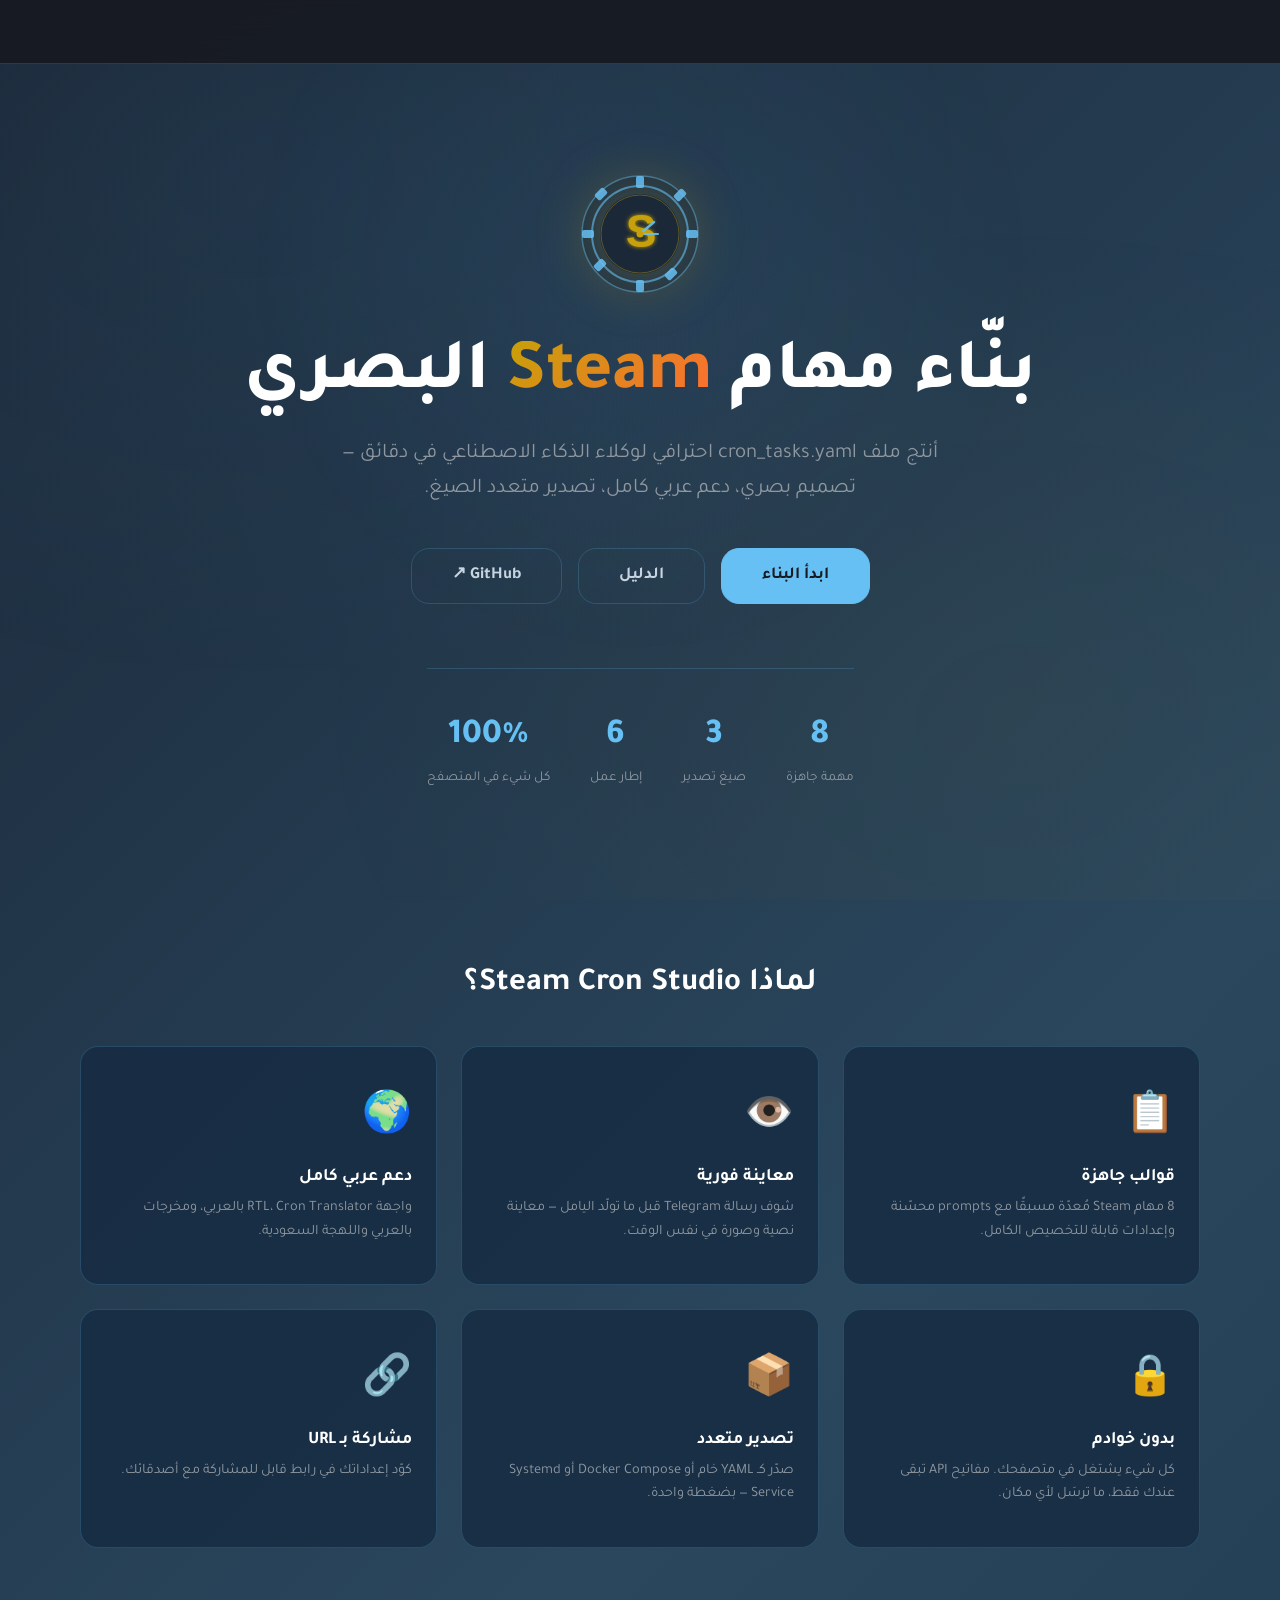
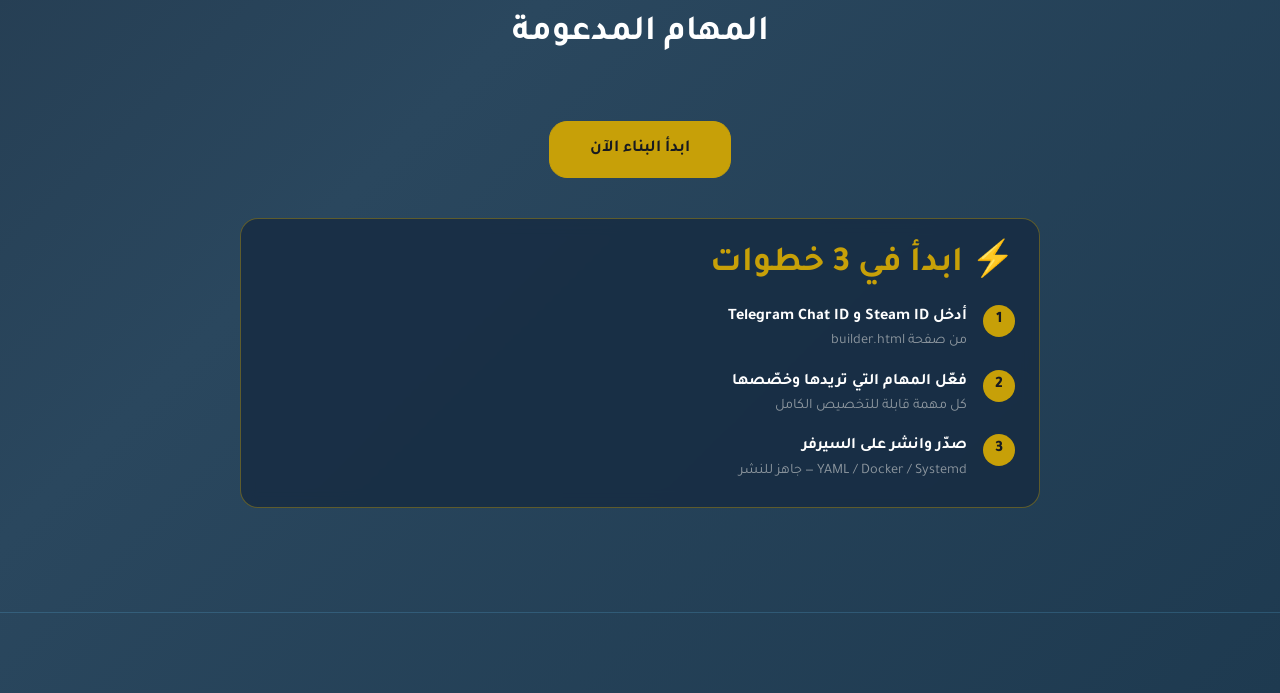
==== index.html @ a2034a7c "feat: Section 1 — Foundation Layer (CSS, i18n, app.js, index.html, assets, CI/CD)" ====
<!DOCTYPE html>
<html lang="ar" dir="rtl">
<head>
  <meta charset="UTF-8">
  <meta name="viewport" content="width=device-width, initial-scale=1.0">
  <meta name="description" content="أداة بصرية لبناء مهام مراقبة Steam لوكلاء الذكاء الاصطناعي — أنتج cron_tasks.yaml احترافي في دقائق">
  <meta name="theme-color" content="#1b2838">
  <meta property="og:title" content="Steam Cron Studio — بنّاء مهام Steam البصري">
  <meta property="og:description" content="أنتج ملف cron_tasks.yaml لوكلاء الذكاء الاصطناعي في دقائق">
  <meta property="og:image" content="assets/icons/logo.svg">
  <title>Steam Cron Studio — بنّاء مهام Steam البصري</title>
  <link rel="icon" type="image/svg+xml" href="assets/icons/favicon.svg">
  <link rel="preconnect" href="https://fonts.googleapis.com">
  <link rel="preconnect" href="https://fonts.gstatic.com" crossorigin>
  <link href="https://fonts.googleapis.com/css2?family=Tajawal:wght@400;500;700;800&family=Amiri:wght@400;700&family=Inter:wght@400;600;800&family=JetBrains+Mono:wght@400;500&display=swap" rel="stylesheet">
  <link rel="stylesheet" href="css/steam-theme.css">
  <link rel="stylesheet" href="css/components.css">
</head>
<body>

<!-- ── Navigation ── -->
<nav class="nav" id="nav-host"></nav>

<!-- ── Main Content ── -->
<main class="main">

  <!-- Hero Section -->
  <section class="hero">
    <img src="assets/icons/logo.svg" alt="Steam Cron Studio Logo" class="hero-logo">

    <h1 class="hero-title">
      <span data-i18n="hero_title">بنّاء مهام </span>
      <span class="highlight">Steam</span>
      <span> البصري</span>
    </h1>

    <p class="hero-subtitle" data-i18n="hero_subtitle">
      أنتج ملف cron_tasks.yaml احترافي لوكلاء الذكاء الاصطناعي في دقائق — تصميم بصري، دعم عربي كامل، تصدير متعدد الصيغ.
    </p>

    <div class="hero-cta">
      <a href="pages/builder.html" class="btn btn-primary btn-lg" data-i18n="cta_start">ابدأ البناء</a>
      <a href="pages/guide-api-keys.html" class="btn btn-ghost btn-lg" data-i18n="cta_guide">الدليل</a>
      <a href="https://github.com/abosalehg-ui/steam-cron-studio"
         target="_blank" rel="noopener"
         class="btn btn-ghost btn-lg">
        GitHub ↗
      </a>
    </div>

    <div class="hero-stats stagger-children">
      <div class="hero-stat">
        <div class="hero-stat-num">8</div>
        <div class="hero-stat-label" data-i18n="stat_tasks">مهمة جاهزة</div>
      </div>
      <div class="hero-stat">
        <div class="hero-stat-num">3</div>
        <div class="hero-stat-label" data-i18n="stat_formats">صيغ تصدير</div>
      </div>
      <div class="hero-stat">
        <div class="hero-stat-num">6</div>
        <div class="hero-stat-label" data-i18n="stat_frameworks">إطار عمل</div>
      </div>
      <div class="hero-stat">
        <div class="hero-stat-num">100%</div>
        <div class="hero-stat-label" data-i18n="stat_client">كل شيء في المتصفح</div>
      </div>
    </div>
  </section>

  <!-- Features Section -->
  <section class="features">
    <div class="container">
      <h2 class="features-title" data-i18n="features_title">لماذا Steam Cron Studio؟</h2>

      <div class="grid grid-3 stagger-children">
        <div class="feature-card">
          <span class="feature-icon">📋</span>
          <h3 data-i18n="feat_templates_title">قوالب جاهزة</h3>
          <p data-i18n="feat_templates_desc">8 مهام Steam مُعدّة مسبقًا مع prompts محسّنة وإعدادات قابلة للتخصيص الكامل.</p>
        </div>

        <div class="feature-card">
          <span class="feature-icon">👁️</span>
          <h3 data-i18n="feat_preview_title">معاينة فورية</h3>
          <p data-i18n="feat_preview_desc">شوف رسالة Telegram قبل ما تولّد اليامل — معاينة نصية وصورة في نفس الوقت.</p>
        </div>

        <div class="feature-card">
          <span class="feature-icon">🌍</span>
          <h3 data-i18n="feat_arabic_title">دعم عربي كامل</h3>
          <p data-i18n="feat_arabic_desc">واجهة RTL، Cron Translator بالعربي، ومخرجات بالعربي واللهجة السعودية.</p>
        </div>

        <div class="feature-card">
          <span class="feature-icon">🔒</span>
          <h3 data-i18n="feat_client_title">بدون خوادم</h3>
          <p data-i18n="feat_client_desc">كل شيء يشتغل في متصفحك. مفاتيح API تبقى عندك فقط، ما ترسَل لأي مكان.</p>
        </div>

        <div class="feature-card">
          <span class="feature-icon">📦</span>
          <h3 data-i18n="feat_formats_title">تصدير متعدد</h3>
          <p data-i18n="feat_formats_desc">صدّر كـ YAML خام أو Docker Compose أو Systemd Service — بضغطة واحدة.</p>
        </div>

        <div class="feature-card">
          <span class="feature-icon">🔗</span>
          <h3 data-i18n="feat_share_title">مشاركة بـ URL</h3>
          <p data-i18n="feat_share_desc">كوّد إعداداتك في رابط قابل للمشاركة مع أصدقائك.</p>
        </div>
      </div>
    </div>
  </section>

  <!-- Tasks Section -->
  <section style="padding: var(--space-xl); padding-top: 0;">
    <div class="container">
      <h2 class="text-center mb-lg" data-i18n="tasks_section_title">المهام المدعومة</h2>

      <div class="grid grid-4 stagger-children" id="tasks-mini-grid">
        <!-- Injected by JS -->
      </div>

      <div class="text-center mt-xl">
        <a href="pages/builder.html" class="btn btn-gold btn-lg" data-i18n="cta_start">
          ابدأ البناء الآن
        </a>
      </div>
    </div>
  </section>

  <!-- Quick Start Section -->
  <section style="padding: var(--space-xl); padding-top: 0;">
    <div class="container">
      <div class="card card-gold" style="max-width: 800px; margin: 0 auto;">
        <h2 class="text-gold mb-md">⚡ ابدأ في 3 خطوات</h2>
        <ol style="list-style: none; counter-reset: steps; display: flex; flex-direction: column; gap: var(--space-md);">
          <li style="display: flex; gap: var(--space-md); align-items: flex-start;">
            <span style="background: var(--accent-gold); color: var(--bg-deep); width: 32px; height: 32px; border-radius: 50%; display: flex; align-items: center; justify-content: center; font-weight: 800; flex-shrink: 0;">1</span>
            <div>
              <strong style="color: var(--text-white);">أدخل Steam ID و Telegram Chat ID</strong>
              <p style="margin: 0; font-size: 0.9rem; color: var(--text-secondary);">من صفحة builder.html</p>
            </div>
          </li>
          <li style="display: flex; gap: var(--space-md); align-items: flex-start;">
            <span style="background: var(--accent-gold); color: var(--bg-deep); width: 32px; height: 32px; border-radius: 50%; display: flex; align-items: center; justify-content: center; font-weight: 800; flex-shrink: 0;">2</span>
            <div>
              <strong style="color: var(--text-white);">فعّل المهام التي تريدها وخصّصها</strong>
              <p style="margin: 0; font-size: 0.9rem; color: var(--text-secondary);">كل مهمة قابلة للتخصيص الكامل</p>
            </div>
          </li>
          <li style="display: flex; gap: var(--space-md); align-items: flex-start;">
            <span style="background: var(--accent-gold); color: var(--bg-deep); width: 32px; height: 32px; border-radius: 50%; display: flex; align-items: center; justify-content: center; font-weight: 800; flex-shrink: 0;">3</span>
            <div>
              <strong style="color: var(--text-white);">صدّر وانشر على السيرفر</strong>
              <p style="margin: 0; font-size: 0.9rem; color: var(--text-secondary);">YAML / Docker / Systemd — جاهز للنشر</p>
            </div>
          </li>
        </ol>
      </div>
    </div>
  </section>

</main>

<!-- ── Footer ── -->
<footer class="footer" id="footer-host"></footer>

<script type="module">
  import { initPage, getLang } from './js/app.js';
  import { TASKS_REGISTRY } from './js/tasks-registry.js';
  import { t } from './js/i18n.js';

  initPage('home');

  // Render task mini-cards
  const grid = document.getElementById('tasks-mini-grid');
  if (grid) {
    const lang = getLang();
    grid.innerHTML = TASKS_REGISTRY.map(task => `
      <div class="task-mini-card">
        <span class="task-mini-icon">${task.icon}</span>
        <div class="task-mini-name">${task.name[lang] || task.name.ar}</div>
        <div class="task-mini-schedule" dir="ltr">${task.scheduleHuman[lang] || task.scheduleHuman.ar}</div>
        <div class="task-mini-output">
          <span class="badge ${task.outputFormat === 'image' ? 'badge-blue' : 'badge-gray'}">
            ${task.outputFormat === 'image' ? t('output_image', lang) : t('output_text', lang)}
          </span>
          ${task.privacyHigh ? '<span class="badge badge-red" style="margin-right:4px">🔒</span>' : ''}
        </div>
      </div>
    `).join('');
  }

  // Listen for lang changes to re-render
  document.addEventListener('state-changed', () => {
    const lang = getLang();
    const grid = document.getElementById('tasks-mini-grid');
    if (grid) {
      grid.innerHTML = TASKS_REGISTRY.map(task => `
        <div class="task-mini-card">
          <span class="task-mini-icon">${task.icon}</span>
          <div class="task-mini-name">${task.name[lang] || task.name.ar}</div>
          <div class="task-mini-schedule" dir="ltr">${task.scheduleHuman[lang] || task.scheduleHuman.ar}</div>
          <div class="task-mini-output">
            <span class="badge ${task.outputFormat === 'image' ? 'badge-blue' : 'badge-gray'}">
              ${task.outputFormat === 'image' ? t('output_image', lang) : t('output_text', lang)}
            </span>
            ${task.privacyHigh ? '<span class="badge badge-red" style="margin-right:4px">🔒</span>' : ''}
          </div>
        </div>
      `).join('');
    }
  });
</script>
</body>
</html>
---- css/steam-theme.css ----
/* =============================================================
   STEAM CRON STUDIO — Design System
   Steam-inspired dark theme with Arabic RTL support
   ============================================================= */

@import url('https://fonts.googleapis.com/css2?family=Tajawal:wght@400;500;700;800&family=Amiri:wght@400;700&family=Inter:wght@400;600;800&family=JetBrains+Mono:wght@400;500&display=swap');

/* ── CSS Custom Properties ─────────────────────────────────── */
:root {
  /* Backgrounds */
  --bg-start:    #1b2838;
  --bg-end:      #2a475e;
  --bg-deep:     #171a21;
  --bg-card:     rgba(23, 44, 66, 0.85);
  --bg-card-hover: rgba(30, 58, 85, 0.95);
  --bg-overlay:  rgba(0, 0, 0, 0.6);

  /* Borders */
  --border-card: rgba(102, 192, 244, 0.2);
  --border-gold: rgba(199, 160, 8, 0.4);
  --border-active: #66c0f4;

  /* Accent Colors */
  --accent-blue:  #66c0f4;
  --accent-gold:  #c7a008;
  --accent-green: #5c7e10;
  --accent-red:   #a94442;
  --accent-fire:  #ff6b35;
  --accent-purple:#7b68ee;

  /* Text */
  --text-primary:   #c7d5e0;
  --text-secondary: #8f98a0;
  --text-white:     #ffffff;
  --text-gold:      #c7a008;
  --text-blue:      #66c0f4;

  /* Fonts */
  --font-arabic:  'Tajawal', 'Amiri', sans-serif;
  --font-display: 'Amiri', serif;
  --font-latin:   'Inter', sans-serif;
  --font-mono:    'JetBrains Mono', monospace;

  /* Spacing */
  --space-xs:  4px;
  --space-sm:  8px;
  --space-md:  16px;
  --space-lg:  24px;
  --space-xl:  40px;
  --space-2xl: 64px;

  /* Border Radius */
  --radius-sm:  6px;
  --radius-md:  12px;
  --radius-lg:  18px;
  --radius-xl:  28px;
  --radius-pill:100px;

  /* Shadows */
  --shadow-sm:   0 2px 8px rgba(0,0,0,0.3);
  --shadow-md:   0 6px 20px rgba(0,0,0,0.4);
  --shadow-lg:   0 12px 40px rgba(0,0,0,0.55);
  --shadow-gold: 0 0 20px rgba(199,160,8,0.25);
  --shadow-blue: 0 0 20px rgba(102,192,244,0.2);

  /* Transitions */
  --transition-fast: 150ms ease;
  --transition-base: 250ms ease;
  --transition-slow: 400ms cubic-bezier(0.4, 0, 0.2, 1);

  /* Layout */
  --nav-height: 64px;
  --sidebar-width: 300px;
  --content-max: 1200px;
}

/* ── Reset & Base ───────────────────────────────────────────── */
*, *::before, *::after {
  box-sizing: border-box;
  margin: 0;
  padding: 0;
}

html {
  scroll-behavior: smooth;
  font-size: 16px;
}

body {
  font-family: var(--font-arabic);
  background: linear-gradient(135deg, var(--bg-start) 0%, var(--bg-end) 60%, #1e3a50 100%);
  min-height: 100vh;
  color: var(--text-primary);
  line-height: 1.6;
  direction: rtl;
  overflow-x: hidden;
}

body.lang-en {
  direction: ltr;
  font-family: var(--font-latin);
}

/* Background pattern */
body::before {
  content: '';
  position: fixed;
  inset: 0;
  background:
    radial-gradient(ellipse at 20% 20%, rgba(102,192,244,0.05) 0%, transparent 50%),
    radial-gradient(ellipse at 80% 80%, rgba(199,160,8,0.04) 0%, transparent 50%);
  pointer-events: none;
  z-index: 0;
}

/* ── Typography ─────────────────────────────────────────────── */
h1, h2, h3, h4, h5, h6 {
  color: var(--text-white);
  line-height: 1.3;
  font-weight: 700;
}

h1 { font-size: clamp(2rem, 5vw, 3.5rem); }
h2 { font-size: clamp(1.5rem, 3vw, 2.2rem); }
h3 { font-size: clamp(1.2rem, 2.5vw, 1.6rem); }
h4 { font-size: 1.2rem; }

p { color: var(--text-primary); margin-bottom: var(--space-md); }
p:last-child { margin-bottom: 0; }

a {
  color: var(--accent-blue);
  text-decoration: none;
  transition: color var(--transition-fast);
}
a:hover { color: var(--text-white); }

code, pre {
  font-family: var(--font-mono);
  font-size: 0.875em;
}

pre {
  background: var(--bg-deep);
  border: 1px solid var(--border-card);
  border-radius: var(--radius-md);
  padding: var(--space-lg);
  overflow-x: auto;
  color: var(--accent-blue);
  line-height: 1.7;
}

/* ── Layout Utilities ───────────────────────────────────────── */
.container {
  width: 100%;
  max-width: var(--content-max);
  margin: 0 auto;
  padding: 0 var(--space-xl);
}

.main {
  position: relative;
  z-index: 1;
  padding-top: var(--nav-height);
}

.grid { display: grid; gap: var(--space-lg); }
.grid-2 { grid-template-columns: repeat(2, 1fr); }
.grid-3 { grid-template-columns: repeat(3, 1fr); }
.grid-4 { grid-template-columns: repeat(4, 1fr); }

.flex { display: flex; }
.flex-center { display: flex; align-items: center; justify-content: center; }
.flex-between { display: flex; align-items: center; justify-content: space-between; }
.flex-gap-sm { gap: var(--space-sm); }
.flex-gap-md { gap: var(--space-md); }
.flex-gap-lg { gap: var(--space-lg); }
.flex-wrap { flex-wrap: wrap; }

.text-center { text-align: center; }
.text-start  { text-align: start; }
.text-end    { text-align: end; }

.mt-sm { margin-top: var(--space-sm); }
.mt-md { margin-top: var(--space-md); }
.mt-lg { margin-top: var(--space-lg); }
.mt-xl { margin-top: var(--space-xl); }
.mb-sm { margin-bottom: var(--space-sm); }
.mb-md { margin-bottom: var(--space-md); }
.mb-lg { margin-bottom: var(--space-lg); }

.hidden { display: none !important; }
.sr-only { position: absolute; width: 1px; height: 1px; overflow: hidden; clip: rect(0,0,0,0); }

/* ── Navigation ─────────────────────────────────────────────── */
.nav {
  position: fixed;
  top: 0;
  left: 0;
  right: 0;
  height: var(--nav-height);
  background: rgba(23, 26, 33, 0.92);
  backdrop-filter: blur(16px);
  -webkit-backdrop-filter: blur(16px);
  border-bottom: 1px solid var(--border-card);
  z-index: 100;
  display: flex;
  align-items: center;
  padding: 0 var(--space-xl);
  gap: var(--space-xl);
}

.nav-brand {
  display: flex;
  align-items: center;
  gap: var(--space-sm);
  font-weight: 800;
  font-size: 1.15rem;
  color: var(--text-white);
  flex-shrink: 0;
}

.nav-brand img { width: 36px; height: 36px; }

.nav-brand span { color: var(--accent-gold); }

.nav-links {
  display: flex;
  align-items: center;
  gap: var(--space-xs);
  flex: 1;
  list-style: none;
}

.nav-links a {
  display: flex;
  align-items: center;
  gap: var(--space-xs);
  padding: 6px var(--space-md);
  border-radius: var(--radius-sm);
  color: var(--text-secondary);
  font-size: 0.9rem;
  font-weight: 500;
  transition: all var(--transition-fast);
  white-space: nowrap;
}

.nav-links a:hover,
.nav-links a.active {
  color: var(--text-white);
  background: rgba(102, 192, 244, 0.1);
}

.nav-links a.active {
  color: var(--accent-blue);
}

.nav-actions {
  display: flex;
  align-items: center;
  gap: var(--space-sm);
  margin-right: auto;
}

body.lang-en .nav-actions { margin-right: 0; margin-left: auto; }

.lang-toggle {
  background: var(--bg-card);
  border: 1px solid var(--border-card);
  border-radius: var(--radius-pill);
  padding: 4px var(--space-sm);
  display: flex;
  align-items: center;
  gap: 4px;
  cursor: pointer;
  color: var(--text-secondary);
  font-size: 0.8rem;
  font-family: var(--font-latin);
  transition: all var(--transition-fast);
}
.lang-toggle:hover { border-color: var(--accent-blue); color: var(--text-white); }

/* ── Cards ──────────────────────────────────────────────────── */
.card {
  background: var(--bg-card);
  border: 1px solid var(--border-card);
  border-radius: var(--radius-lg);
  padding: var(--space-lg);
  transition: all var(--transition-base);
  backdrop-filter: blur(8px);
}

.card:hover {
  border-color: rgba(102, 192, 244, 0.4);
  background: var(--bg-card-hover);
  transform: translateY(-2px);
  box-shadow: var(--shadow-md);
}

.card-gold {
  border-color: var(--border-gold);
}
.card-gold:hover { border-color: var(--accent-gold); box-shadow: var(--shadow-gold); }

/* ── Buttons ────────────────────────────────────────────────── */
.btn {
  display: inline-flex;
  align-items: center;
  justify-content: center;
  gap: var(--space-sm);
  padding: 10px var(--space-lg);
  border: 1px solid transparent;
  border-radius: var(--radius-md);
  font-family: var(--font-arabic);
  font-size: 0.95rem;
  font-weight: 600;
  cursor: pointer;
  transition: all var(--transition-base);
  white-space: nowrap;
  text-decoration: none;
}

.btn-lg {
  padding: 14px var(--space-xl);
  font-size: 1.05rem;
  border-radius: var(--radius-lg);
}

.btn-sm {
  padding: 6px var(--space-md);
  font-size: 0.85rem;
  border-radius: var(--radius-sm);
}

.btn-primary {
  background: var(--accent-blue);
  color: var(--bg-deep);
  border-color: var(--accent-blue);
  font-weight: 700;
}
.btn-primary:hover {
  background: #7dcef7;
  color: var(--bg-deep);
  box-shadow: var(--shadow-blue);
  transform: translateY(-1px);
}

.btn-gold {
  background: var(--accent-gold);
  color: var(--bg-deep);
  border-color: var(--accent-gold);
  font-weight: 700;
}
.btn-gold:hover {
  background: #d4aa0c;
  box-shadow: var(--shadow-gold);
  transform: translateY(-1px);
}

.btn-ghost {
  background: transparent;
  color: var(--text-primary);
  border-color: var(--border-card);
}
.btn-ghost:hover {
  border-color: var(--accent-blue);
  color: var(--text-white);
  background: rgba(102, 192, 244, 0.08);
}

.btn-danger {
  background: rgba(169,68,66,0.15);
  color: var(--accent-red);
  border-color: rgba(169,68,66,0.3);
}
.btn-danger:hover { background: rgba(169,68,66,0.25); }

.btn:disabled {
  opacity: 0.4;
  cursor: not-allowed;
  transform: none !important;
}

/* ── Form Elements ──────────────────────────────────────────── */
.form-group { margin-bottom: var(--space-lg); }

.form-label {
  display: block;
  color: var(--text-secondary);
  font-size: 0.875rem;
  font-weight: 500;
  margin-bottom: var(--space-xs);
}

.form-input,
.form-select,
.form-textarea {
  width: 100%;
  padding: 10px var(--space-md);
  background: rgba(0,0,0,0.3);
  border: 1px solid var(--border-card);
  border-radius: var(--radius-md);
  color: var(--text-white);
  font-family: var(--font-arabic);
  font-size: 0.95rem;
  transition: border-color var(--transition-fast);
  outline: none;
  direction: inherit;
}

.form-input:focus,
.form-select:focus,
.form-textarea:focus {
  border-color: var(--accent-blue);
  box-shadow: 0 0 0 3px rgba(102,192,244,0.15);
}

.form-input::placeholder { color: var(--text-secondary); opacity: 0.6; }

.form-textarea { resize: vertical; min-height: 100px; }

.form-select {
  appearance: none;
  cursor: pointer;
  background-image: url("data:image/svg+xml,%3Csvg xmlns='http://www.w3.org/2000/svg' width='12' height='8' viewBox='0 0 12 8'%3E%3Cpath d='M1 1l5 5 5-5' stroke='%238f98a0' stroke-width='2' fill='none' stroke-linecap='round'/%3E%3C/svg%3E");
  background-repeat: no-repeat;
  background-position: left 12px center;
  padding-left: 32px;
}

body[dir="rtl"] .form-select {
  background-position: right 12px center;
  padding-right: 32px;
  padding-left: var(--space-md);
}

.form-check {
  display: flex;
  align-items: center;
  gap: var(--space-sm);
  cursor: pointer;
}

.form-check input[type="checkbox"],
.form-check input[type="radio"] {
  width: 18px;
  height: 18px;
  accent-color: var(--accent-blue);
  cursor: pointer;
}

/* Range input */
.form-range {
  width: 100%;
  accent-color: var(--accent-blue);
  cursor: pointer;
}

/* ── Badges & Tags ──────────────────────────────────────────── */
.badge {
  display: inline-flex;
  align-items: center;
  gap: 4px;
  padding: 3px 10px;
  border-radius: var(--radius-pill);
  font-size: 0.78rem;
  font-weight: 600;
}

.badge-blue   { background: rgba(102,192,244,0.15); color: var(--accent-blue); border: 1px solid rgba(102,192,244,0.3); }
.badge-gold   { background: rgba(199,160,8,0.15);   color: var(--accent-gold); border: 1px solid rgba(199,160,8,0.3); }
.badge-green  { background: rgba(92,126,16,0.2);    color: #8fb940;            border: 1px solid rgba(92,126,16,0.4); }
.badge-red    { background: rgba(169,68,66,0.2);    color: #d4706e;            border: 1px solid rgba(169,68,66,0.4); }
.badge-fire   { background: rgba(255,107,53,0.15);  color: var(--accent-fire); border: 1px solid rgba(255,107,53,0.3); }
.badge-gray   { background: rgba(143,152,160,0.15); color: var(--text-secondary); border: 1px solid rgba(143,152,160,0.3); }

/* ── Toggle Switch ──────────────────────────────────────────── */
.toggle-switch {
  position: relative;
  width: 44px;
  height: 24px;
  flex-shrink: 0;
}

.toggle-switch input { opacity: 0; width: 0; height: 0; }

.toggle-track {
  position: absolute;
  inset: 0;
  background: rgba(255,255,255,0.1);
  border-radius: var(--radius-pill);
  border: 1px solid var(--border-card);
  cursor: pointer;
  transition: all var(--transition-base);
}

.toggle-track::after {
  content: '';
  position: absolute;
  width: 18px;
  height: 18px;
  border-radius: 50%;
  background: var(--text-secondary);
  top: 2px;
  right: 2px;
  transition: all var(--transition-base);
}

body[dir="rtl"] .toggle-track::after { right: auto; left: 2px; }

input:checked + .toggle-track {
  background: rgba(102,192,244,0.2);
  border-color: var(--accent-blue);
}

input:checked + .toggle-track::after {
  background: var(--accent-blue);
  right: auto;
  left: 2px;
}

body[dir="rtl"] input:checked + .toggle-track::after {
  left: auto;
  right: 2px;
}

/* ── Tabs ───────────────────────────────────────────────────── */
.tabs {
  display: flex;
  border-bottom: 1px solid var(--border-card);
  gap: 2px;
  overflow-x: auto;
}

.tab-btn {
  padding: var(--space-sm) var(--space-lg);
  background: transparent;
  border: none;
  border-bottom: 2px solid transparent;
  color: var(--text-secondary);
  font-family: var(--font-arabic);
  font-size: 0.9rem;
  font-weight: 600;
  cursor: pointer;
  transition: all var(--transition-fast);
  white-space: nowrap;
  margin-bottom: -1px;
}

.tab-btn:hover { color: var(--text-white); }

.tab-btn.active {
  color: var(--accent-blue);
  border-bottom-color: var(--accent-blue);
}

.tab-pane { display: none; animation: fadeIn 200ms ease; }
.tab-pane.active { display: block; }

/* ── Progress Steps ─────────────────────────────────────────── */
.steps {
  display: flex;
  align-items: center;
  gap: 0;
  padding: var(--space-lg) 0;
}

.step {
  display: flex;
  align-items: center;
  gap: var(--space-sm);
  flex: 1;
}

.step-num {
  width: 36px;
  height: 36px;
  border-radius: 50%;
  border: 2px solid var(--border-card);
  display: flex;
  align-items: center;
  justify-content: center;
  font-size: 0.9rem;
  font-weight: 700;
  color: var(--text-secondary);
  background: var(--bg-card);
  flex-shrink: 0;
  transition: all var(--transition-base);
}

.step.active .step-num {
  border-color: var(--accent-blue);
  color: var(--accent-blue);
  background: rgba(102,192,244,0.1);
}

.step.done .step-num {
  border-color: var(--accent-green);
  background: rgba(92,126,16,0.2);
  color: #8fb940;
}

.step-label {
  font-size: 0.85rem;
  color: var(--text-secondary);
  flex: 1;
}

.step.active .step-label { color: var(--text-primary); }

.step-line {
  flex: 1;
  height: 1px;
  background: var(--border-card);
  max-width: 40px;
}

/* ── Toast Notifications ────────────────────────────────────── */
.toast-container {
  position: fixed;
  bottom: var(--space-xl);
  left: 50%;
  transform: translateX(-50%);
  z-index: 1000;
  display: flex;
  flex-direction: column;
  gap: var(--space-sm);
  align-items: center;
  pointer-events: none;
}

.toast {
  padding: var(--space-sm) var(--space-lg);
  border-radius: var(--radius-pill);
  font-size: 0.9rem;
  font-weight: 600;
  pointer-events: auto;
  animation: toastIn 300ms cubic-bezier(0.4, 0, 0.2, 1);
  backdrop-filter: blur(12px);
  border: 1px solid transparent;
  display: flex;
  align-items: center;
  gap: var(--space-sm);
}

.toast-success { background: rgba(92,126,16,0.9); color: #c5f285; border-color: rgba(92,126,16,0.5); }
.toast-error   { background: rgba(169,68,66,0.9); color: #f5adab; border-color: rgba(169,68,66,0.5); }
.toast-info    { background: rgba(102,192,244,0.15); color: var(--accent-blue); border-color: rgba(102,192,244,0.3); backdrop-filter: blur(20px); }
.toast-warning { background: rgba(199,160,8,0.15); color: var(--accent-gold); border-color: rgba(199,160,8,0.3); }

/* ── Code Block with Copy ───────────────────────────────────── */
.code-block {
  position: relative;
  border-radius: var(--radius-md);
  overflow: hidden;
}

.code-block-header {
  display: flex;
  align-items: center;
  justify-content: space-between;
  padding: var(--space-sm) var(--space-md);
  background: var(--bg-deep);
  border-bottom: 1px solid var(--border-card);
}

.code-lang {
  font-family: var(--font-mono);
  font-size: 0.75rem;
  color: var(--text-secondary);
}

.copy-btn {
  background: transparent;
  border: 1px solid var(--border-card);
  color: var(--text-secondary);
  padding: 4px var(--space-sm);
  border-radius: var(--radius-sm);
  font-size: 0.75rem;
  cursor: pointer;
  transition: all var(--transition-fast);
  font-family: var(--font-arabic);
}
.copy-btn:hover { border-color: var(--accent-blue); color: var(--accent-blue); }
.copy-btn.copied { color: #8fb940; border-color: rgba(92,126,16,0.5); }

/* ── Divider ────────────────────────────────────────────────── */
.divider {
  border: none;
  border-top: 1px solid var(--border-card);
  margin: var(--space-lg) 0;
}

.divider-text {
  display: flex;
  align-items: center;
  gap: var(--space-md);
  color: var(--text-secondary);
  font-size: 0.85rem;
}
.divider-text::before,
.divider-text::after {
  content: '';
  flex: 1;
  height: 1px;
  background: var(--border-card);
}

/* ── Skeleton Loading ───────────────────────────────────────── */
.skeleton {
  background: linear-gradient(90deg, var(--bg-card) 25%, rgba(102,192,244,0.05) 50%, var(--bg-card) 75%);
  background-size: 200% 100%;
  animation: shimmer 1.5s infinite;
  border-radius: var(--radius-sm);
}

/* ── Scrollbar ──────────────────────────────────────────────── */
::-webkit-scrollbar { width: 6px; height: 6px; }
::-webkit-scrollbar-track { background: var(--bg-deep); }
::-webkit-scrollbar-thumb { background: rgba(102,192,244,0.3); border-radius: 3px; }
::-webkit-scrollbar-thumb:hover { background: var(--accent-blue); }

/* ── Animations ─────────────────────────────────────────────── */
@keyframes fadeIn {
  from { opacity: 0; transform: translateY(8px); }
  to   { opacity: 1; transform: translateY(0); }
}

@keyframes fadeInUp {
  from { opacity: 0; transform: translateY(24px); }
  to   { opacity: 1; transform: translateY(0); }
}

@keyframes slideInRight {
  from { opacity: 0; transform: translateX(24px); }
  to   { opacity: 1; transform: translateX(0); }
}

@keyframes toastIn {
  from { opacity: 0; transform: translateY(16px) scale(0.9); }
  to   { opacity: 1; transform: translateY(0) scale(1); }
}

@keyframes shimmer {
  0%   { background-position: 200% 0; }
  100% { background-position: -200% 0; }
}

@keyframes pulse {
  0%, 100% { opacity: 1; }
  50%       { opacity: 0.5; }
}

@keyframes spin {
  to { transform: rotate(360deg); }
}

.animate-fade-in  { animation: fadeIn 400ms ease both; }
.animate-slide-up { animation: fadeInUp 500ms ease both; }

/* Stagger children */
.stagger-children > * {
  animation: fadeInUp 500ms ease both;
}
.stagger-children > *:nth-child(1) { animation-delay: 0ms; }
.stagger-children > *:nth-child(2) { animation-delay: 80ms; }
.stagger-children > *:nth-child(3) { animation-delay: 160ms; }
.stagger-children > *:nth-child(4) { animation-delay: 240ms; }
.stagger-children > *:nth-child(5) { animation-delay: 320ms; }
.stagger-children > *:nth-child(6) { animation-delay: 400ms; }
.stagger-children > *:nth-child(7) { animation-delay: 480ms; }
.stagger-children > *:nth-child(8) { animation-delay: 560ms; }

/* ── Responsive ─────────────────────────────────────────────── */
@media (max-width: 768px) {
  .container { padding: 0 var(--space-md); }
  .nav { padding: 0 var(--space-md); gap: var(--space-md); }
  .grid-2, .grid-3, .grid-4 { grid-template-columns: 1fr; }
  .nav-links { display: none; }
}

@media (max-width: 1024px) {
  .grid-4 { grid-template-columns: repeat(2, 1fr); }
  .grid-3 { grid-template-columns: repeat(2, 1fr); }
}
---- css/components.css ----
/* =============================================================
   STEAM CRON STUDIO — Components CSS
   Page-specific and reusable component styles
   ============================================================= */

/* ── Hero Section ───────────────────────────────────────────── */
.hero {
  min-height: calc(100vh - var(--nav-height));
  display: flex;
  flex-direction: column;
  align-items: center;
  justify-content: center;
  text-align: center;
  padding: var(--space-2xl) var(--space-xl);
  position: relative;
  overflow: hidden;
}

.hero::before {
  content: '';
  position: absolute;
  top: -200px;
  left: 50%;
  transform: translateX(-50%);
  width: 800px;
  height: 800px;
  background: radial-gradient(circle, rgba(102,192,244,0.06) 0%, transparent 70%);
  pointer-events: none;
}

.hero-logo {
  width: 120px;
  height: 120px;
  margin-bottom: var(--space-xl);
  animation: fadeInUp 600ms ease both;
  filter: drop-shadow(0 0 24px rgba(199,160,8,0.3));
}

.hero-title {
  font-size: clamp(2.5rem, 6vw, 4.5rem);
  font-weight: 800;
  color: var(--text-white);
  margin-bottom: var(--space-md);
  animation: fadeInUp 600ms 100ms ease both;
  line-height: 1.2;
}

.hero-title .highlight {
  background: linear-gradient(135deg, var(--accent-gold), var(--accent-fire));
  -webkit-background-clip: text;
  -webkit-text-fill-color: transparent;
  background-clip: text;
}

.hero-subtitle {
  font-size: clamp(1rem, 2.5vw, 1.3rem);
  color: var(--text-secondary);
  max-width: 600px;
  margin-bottom: var(--space-xl);
  animation: fadeInUp 600ms 200ms ease both;
  line-height: 1.7;
}

.hero-cta {
  display: flex;
  align-items: center;
  gap: var(--space-md);
  flex-wrap: wrap;
  justify-content: center;
  animation: fadeInUp 600ms 300ms ease both;
}

.hero-stats {
  display: flex;
  gap: var(--space-xl);
  margin-top: var(--space-2xl);
  padding-top: var(--space-xl);
  border-top: 1px solid var(--border-card);
  animation: fadeInUp 600ms 400ms ease both;
}

.hero-stat {
  text-align: center;
}

.hero-stat-num {
  font-size: 2.2rem;
  font-weight: 800;
  color: var(--accent-blue);
}

.hero-stat-label {
  font-size: 0.85rem;
  color: var(--text-secondary);
  margin-top: 2px;
}

/* ── Feature Cards ──────────────────────────────────────────── */
.features {
  padding: var(--space-2xl) var(--space-xl);
}

.features-title {
  text-align: center;
  margin-bottom: var(--space-xl);
  font-size: clamp(1.5rem, 3vw, 2rem);
}

.feature-card {
  background: var(--bg-card);
  border: 1px solid var(--border-card);
  border-radius: var(--radius-lg);
  padding: var(--space-xl) var(--space-lg);
  transition: all var(--transition-base);
  position: relative;
  overflow: hidden;
}

.feature-card::before {
  content: '';
  position: absolute;
  top: 0;
  left: 0;
  right: 0;
  height: 2px;
  background: linear-gradient(90deg, transparent, var(--accent-blue), transparent);
  opacity: 0;
  transition: opacity var(--transition-base);
}

.feature-card:hover {
  border-color: rgba(102,192,244,0.35);
  transform: translateY(-4px);
  box-shadow: var(--shadow-md);
}

.feature-card:hover::before { opacity: 1; }

.feature-icon {
  font-size: 2.5rem;
  margin-bottom: var(--space-md);
  display: block;
}

.feature-card h3 {
  color: var(--text-white);
  font-size: 1.1rem;
  margin-bottom: var(--space-sm);
}

.feature-card p {
  color: var(--text-secondary);
  font-size: 0.9rem;
  line-height: 1.6;
}

/* ── Task Mini Cards (landing page) ────────────────────────── */
.task-mini-card {
  background: var(--bg-card);
  border: 1px solid var(--border-card);
  border-radius: var(--radius-md);
  padding: var(--space-lg);
  cursor: default;
  transition: all var(--transition-base);
  display: flex;
  flex-direction: column;
  gap: var(--space-sm);
}

.task-mini-card:hover {
  border-color: rgba(102,192,244,0.3);
  transform: translateY(-2px);
}

.task-mini-icon { font-size: 1.8rem; }
.task-mini-name {
  font-size: 0.95rem;
  font-weight: 700;
  color: var(--text-white);
}
.task-mini-schedule {
  font-size: 0.78rem;
  color: var(--text-secondary);
  font-family: var(--font-mono);
}
.task-mini-output {
  margin-top: auto;
}

/* ── Task Builder Cards ─────────────────────────────────────── */
.task-builder-card {
  background: var(--bg-card);
  border: 1px solid var(--border-card);
  border-radius: var(--radius-lg);
  overflow: hidden;
  transition: border-color var(--transition-fast);
}

.task-builder-card.enabled {
  border-color: rgba(102,192,244,0.3);
}

.task-card-header {
  display: flex;
  align-items: center;
  gap: var(--space-md);
  padding: var(--space-md) var(--space-lg);
  cursor: pointer;
  user-select: none;
  transition: background var(--transition-fast);
}

.task-card-header:hover { background: rgba(102,192,244,0.04); }

.task-card-icon { font-size: 1.6rem; flex-shrink: 0; }

.task-card-info { flex: 1; }
.task-card-name { font-size: 1rem; font-weight: 700; color: var(--text-white); }
.task-card-meta {
  font-size: 0.8rem;
  color: var(--text-secondary);
  font-family: var(--font-mono);
  margin-top: 2px;
}

.task-card-chevron {
  color: var(--text-secondary);
  transition: transform var(--transition-base);
  font-size: 0.7rem;
}
.task-builder-card.expanded .task-card-chevron { transform: rotate(180deg); }

.task-card-body {
  display: none;
  padding: var(--space-lg);
  border-top: 1px solid var(--border-card);
  background: rgba(0,0,0,0.15);
}
.task-builder-card.expanded .task-card-body { display: block; }

/* Schedule Picker */
.schedule-pills {
  display: flex;
  gap: var(--space-sm);
  flex-wrap: wrap;
  margin-bottom: var(--space-md);
}

.schedule-pill {
  padding: 6px var(--space-md);
  border: 1px solid var(--border-card);
  border-radius: var(--radius-pill);
  font-size: 0.82rem;
  cursor: pointer;
  transition: all var(--transition-fast);
  background: transparent;
  color: var(--text-secondary);
  font-family: var(--font-arabic);
}

.schedule-pill.active,
.schedule-pill:hover {
  border-color: var(--accent-blue);
  color: var(--accent-blue);
  background: rgba(102,192,244,0.1);
}

/* ── Preview Panel ──────────────────────────────────────────── */
.preview-panel {
  background: var(--bg-deep);
  border: 1px solid var(--border-card);
  border-radius: var(--radius-lg);
  overflow: hidden;
  position: sticky;
  top: calc(var(--nav-height) + var(--space-md));
  max-height: calc(100vh - var(--nav-height) - var(--space-2xl));
  display: flex;
  flex-direction: column;
}

.preview-panel-header {
  padding: var(--space-md) var(--space-lg);
  border-bottom: 1px solid var(--border-card);
  background: rgba(0,0,0,0.2);
}

.preview-panel-body {
  flex: 1;
  overflow-y: auto;
  padding: var(--space-md);
}

/* Telegram preview bubble */
.tg-bubble {
  background: rgba(36, 47, 62, 0.95);
  border-radius: 12px 12px 12px 2px;
  padding: var(--space-md);
  max-width: 360px;
  font-size: 0.875rem;
  line-height: 1.6;
  color: #d1d5db;
  border: 1px solid rgba(102,192,244,0.1);
}

.tg-bubble b { color: #ffffff; }
.tg-bubble i { color: #9ca3af; }
.tg-bubble a { color: #60a5fa; }
.tg-bubble s { text-decoration: line-through; opacity: 0.7; }

/* ── Builder Layout ─────────────────────────────────────────── */
.builder-layout {
  display: grid;
  grid-template-columns: 1fr 380px;
  gap: var(--space-xl);
  padding: var(--space-xl);
  max-width: 1400px;
  margin: 0 auto;
  align-items: start;
}

@media (max-width: 1100px) {
  .builder-layout {
    grid-template-columns: 1fr;
  }
  .preview-panel { position: static; max-height: 500px; }
}

/* ── Compatibility Matrix ───────────────────────────────────── */
.compat-table {
  width: 100%;
  border-collapse: separate;
  border-spacing: 0;
  font-size: 0.875rem;
}

.compat-table th {
  padding: var(--space-sm) var(--space-md);
  background: rgba(0,0,0,0.3);
  color: var(--text-secondary);
  font-weight: 600;
  text-align: center;
  border-bottom: 1px solid var(--border-card);
}

.compat-table th:first-child {
  text-align: start;
}

.compat-table td {
  padding: var(--space-sm) var(--space-md);
  border-bottom: 1px solid rgba(102,192,244,0.06);
  text-align: center;
  transition: background var(--transition-fast);
}

.compat-table tr:hover td { background: rgba(102,192,244,0.04); }

.compat-table .framework-name {
  text-align: start;
  font-weight: 600;
  color: var(--text-white);
}

.compat-icon { font-size: 1.1rem; }

/* ── Export Buttons Area ────────────────────────────────────── */
.export-section {
  background: var(--bg-card);
  border: 1px solid var(--border-gold);
  border-radius: var(--radius-lg);
  padding: var(--space-xl);
  text-align: center;
}

.export-buttons {
  display: flex;
  gap: var(--space-md);
  justify-content: center;
  flex-wrap: wrap;
  margin-top: var(--space-lg);
}

/* ── Page Header ────────────────────────────────────────────── */
.page-header {
  padding: var(--space-2xl) var(--space-xl) var(--space-xl);
  text-align: center;
  border-bottom: 1px solid var(--border-card);
  margin-bottom: var(--space-xl);
}

.page-header h1 { margin-bottom: var(--space-sm); }
.page-header p { color: var(--text-secondary); max-width: 600px; margin: 0 auto; }

/* ── Footer ─────────────────────────────────────────────────── */
.footer {
  padding: var(--space-xl);
  border-top: 1px solid var(--border-card);
  text-align: center;
  color: var(--text-secondary);
  font-size: 0.875rem;
  margin-top: var(--space-2xl);
  position: relative;
  z-index: 1;
}

.footer a {
  color: var(--text-secondary);
  transition: color var(--transition-fast);
}
.footer a:hover { color: var(--accent-blue); }

.footer-links {
  display: flex;
  gap: var(--space-lg);
  justify-content: center;
  list-style: none;
  margin-bottom: var(--space-md);
  flex-wrap: wrap;
}

/* ── Alert / Notice ─────────────────────────────────────────── */
.alert {
  padding: var(--space-md) var(--space-lg);
  border-radius: var(--radius-md);
  border: 1px solid transparent;
  display: flex;
  gap: var(--space-md);
  align-items: flex-start;
}

.alert-icon { flex-shrink: 0; font-size: 1.1rem; margin-top: 2px; }
.alert-content { flex: 1; }
.alert-title { font-weight: 700; margin-bottom: 4px; }

.alert-info    { background: rgba(102,192,244,0.08); border-color: rgba(102,192,244,0.25); color: var(--accent-blue); }
.alert-warning { background: rgba(199,160,8,0.08);   border-color: rgba(199,160,8,0.25);   color: var(--accent-gold); }
.alert-danger  { background: rgba(169,68,66,0.1);    border-color: rgba(169,68,66,0.3);    color: #d4706e; }
.alert-success { background: rgba(92,126,16,0.1);    border-color: rgba(92,126,16,0.3);    color: #8fb940; }

.alert-info .alert-content,
.alert-warning .alert-content,
.alert-danger .alert-content,
.alert-success .alert-content { color: var(--text-primary); }

/* ── Loading Spinner ────────────────────────────────────────── */
.spinner {
  width: 20px;
  height: 20px;
  border: 2px solid rgba(102,192,244,0.2);
  border-top-color: var(--accent-blue);
  border-radius: 50%;
  animation: spin 600ms linear infinite;
  display: inline-block;
}

/* ── Shimmer Card ───────────────────────────────────────────── */
.shimmer-card {
  background: var(--bg-card);
  border: 1px solid var(--border-card);
  border-radius: var(--radius-lg);
  padding: var(--space-lg);
}

.shimmer-line {
  height: 14px;
  border-radius: var(--radius-sm);
  margin-bottom: var(--space-sm);
}
.shimmer-line:last-child { margin-bottom: 0; width: 60%; }

/* ── Steam Profile Mini ─────────────────────────────────────── */
.steam-profile-mini {
  display: flex;
  align-items: center;
  gap: var(--space-md);
  padding: var(--space-md);
  background: rgba(0,0,0,0.2);
  border-radius: var(--radius-md);
  border: 1px solid var(--border-card);
}

.steam-avatar {
  width: 48px;
  height: 48px;
  border-radius: var(--radius-sm);
  border: 2px solid var(--accent-blue);
  object-fit: cover;
}

.steam-name {
  font-weight: 700;
  color: var(--text-white);
  font-size: 1rem;
}

.steam-id {
  font-family: var(--font-mono);
  font-size: 0.75rem;
  color: var(--text-secondary);
  margin-top: 2px;
}

.steam-verify-badge {
  margin-right: auto;
}

/* ── Tag Input ──────────────────────────────────────────────── */
.tag-input-wrap {
  display: flex;
  flex-wrap: wrap;
  gap: var(--space-xs);
  padding: var(--space-sm);
  background: rgba(0,0,0,0.3);
  border: 1px solid var(--border-card);
  border-radius: var(--radius-md);
  min-height: 46px;
  cursor: text;
  transition: border-color var(--transition-fast);
}

.tag-input-wrap:focus-within { border-color: var(--accent-blue); }

.tag-chip {
  display: inline-flex;
  align-items: center;
  gap: 4px;
  padding: 3px 8px;
  background: rgba(102,192,244,0.15);
  border: 1px solid rgba(102,192,244,0.3);
  border-radius: var(--radius-pill);
  font-size: 0.8rem;
  color: var(--accent-blue);
}

.tag-chip-remove {
  background: none;
  border: none;
  color: var(--accent-blue);
  cursor: pointer;
  padding: 0;
  display: flex;
  opacity: 0.6;
  transition: opacity var(--transition-fast);
}
.tag-chip-remove:hover { opacity: 1; }

.tag-input-field {
  background: none;
  border: none;
  outline: none;
  color: var(--text-white);
  font-family: var(--font-arabic);
  font-size: 0.9rem;
  min-width: 80px;
  flex: 1;
}

/* ── Privacy Banner ─────────────────────────────────────────── */
.privacy-banner {
  display: flex;
  align-items: center;
  gap: var(--space-sm);
  padding: var(--space-sm) var(--space-md);
  background: rgba(169,68,66,0.1);
  border: 1px solid rgba(169,68,66,0.25);
  border-radius: var(--radius-sm);
  font-size: 0.8rem;
  color: #d4706e;
}

/* ── Cron Display ───────────────────────────────────────────── */
.cron-display {
  font-family: var(--font-mono);
  font-size: 1.2rem;
  color: var(--accent-blue);
  background: rgba(0,0,0,0.3);
  padding: var(--space-sm) var(--space-md);
  border-radius: var(--radius-sm);
  border: 1px solid var(--border-card);
  letter-spacing: 2px;
  display: inline-block;
}

.cron-human {
  color: var(--text-secondary);
  font-size: 0.85rem;
  margin-top: var(--space-xs);
}

/* ── Diff Viewer ────────────────────────────────────────────── */
.diff-line {
  font-family: var(--font-mono);
  font-size: 0.82rem;
  padding: 2px var(--space-sm);
  border-radius: 2px;
}

.diff-added   { background: rgba(92,126,16,0.15); color: #8fb940; }
.diff-removed { background: rgba(169,68,66,0.15); color: #d4706e; }
.diff-context { color: var(--text-secondary); }

/* ── Watermark / Muted ──────────────────────────────────────── */
.muted { color: var(--text-secondary); font-size: 0.85rem; }
.text-gold  { color: var(--accent-gold); }
.text-blue  { color: var(--accent-blue); }
.text-green { color: #8fb940; }
.text-red   { color: #d4706e; }
.text-fire  { color: var(--accent-fire); }
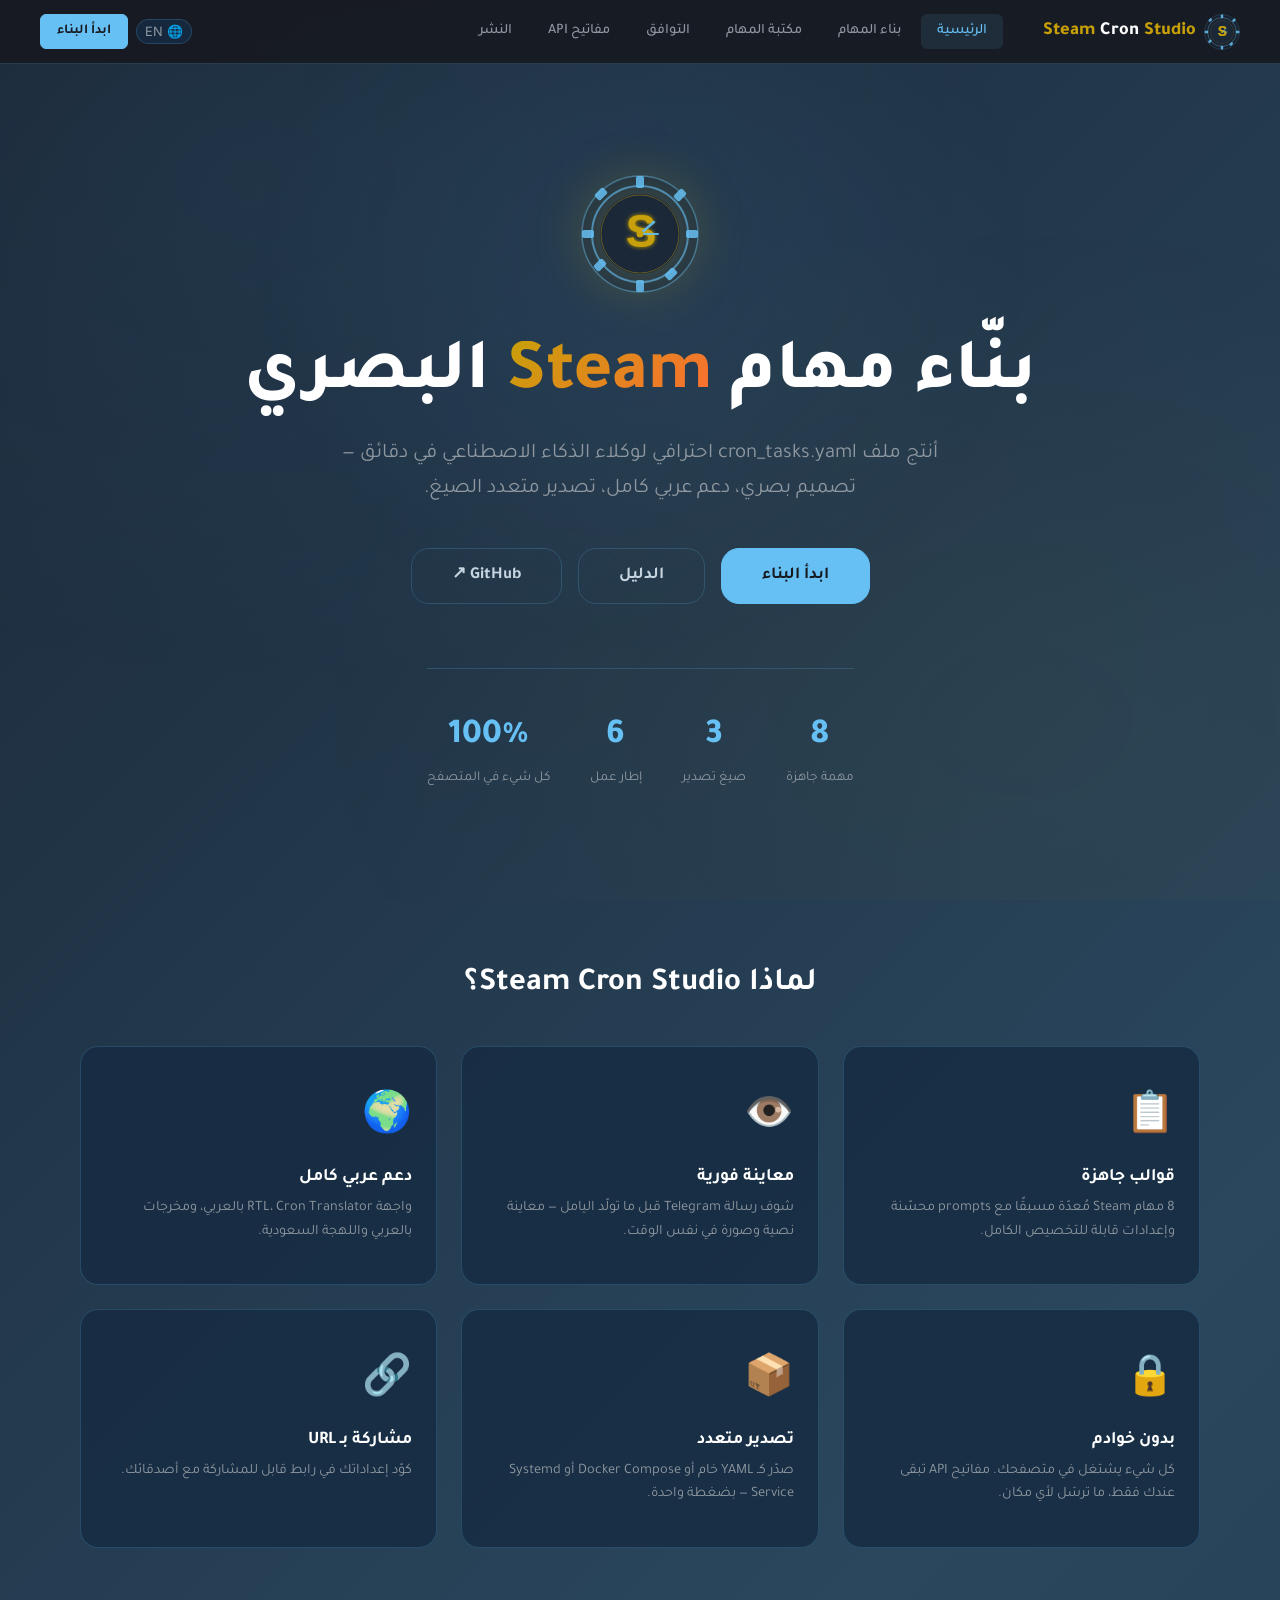
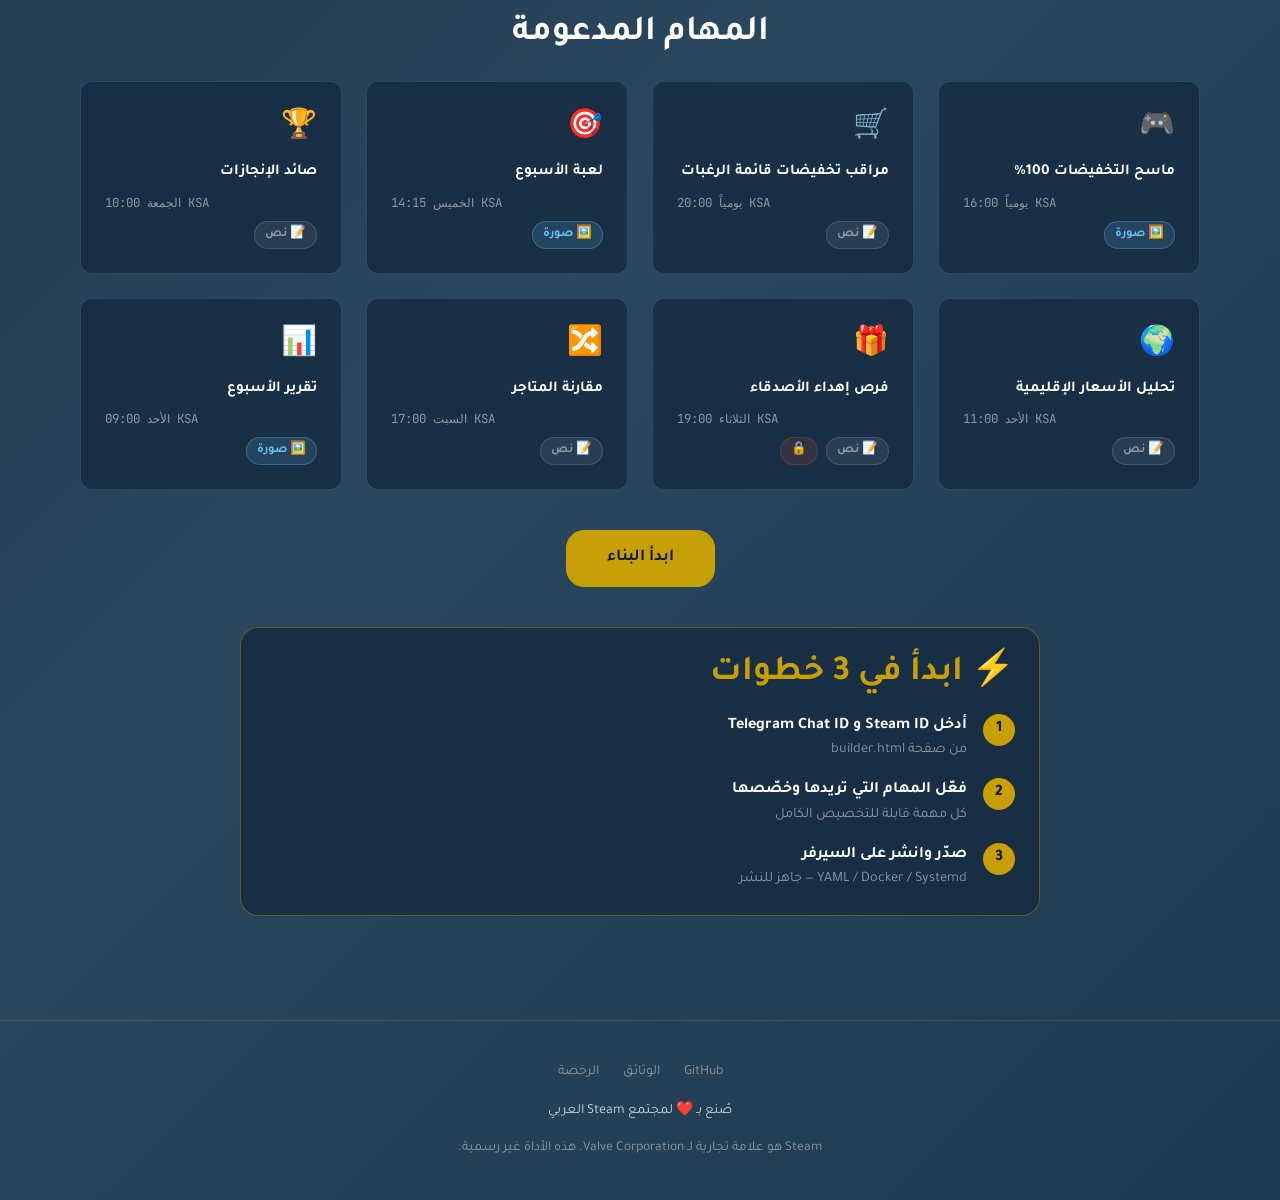
==== commit 48c40448: "fix: hero title duplication — split into pre/post keys around Steam highlight" ====
--- a/index.html
+++ b/index.html
@@ -29,9 +29,7 @@
     <img src="assets/icons/logo.svg" alt="Steam Cron Studio Logo" class="hero-logo">
 
     <h1 class="hero-title">
-      <span data-i18n="hero_title">بنّاء مهام </span>
-      <span class="highlight">Steam</span>
-      <span> البصري</span>
+      <span data-i18n="hero_title_pre">بنّاء مهام </span><span class="highlight">Steam</span><span data-i18n="hero_title_post"> البصري</span>
     </h1>
 
     <p class="hero-subtitle" data-i18n="hero_subtitle">
